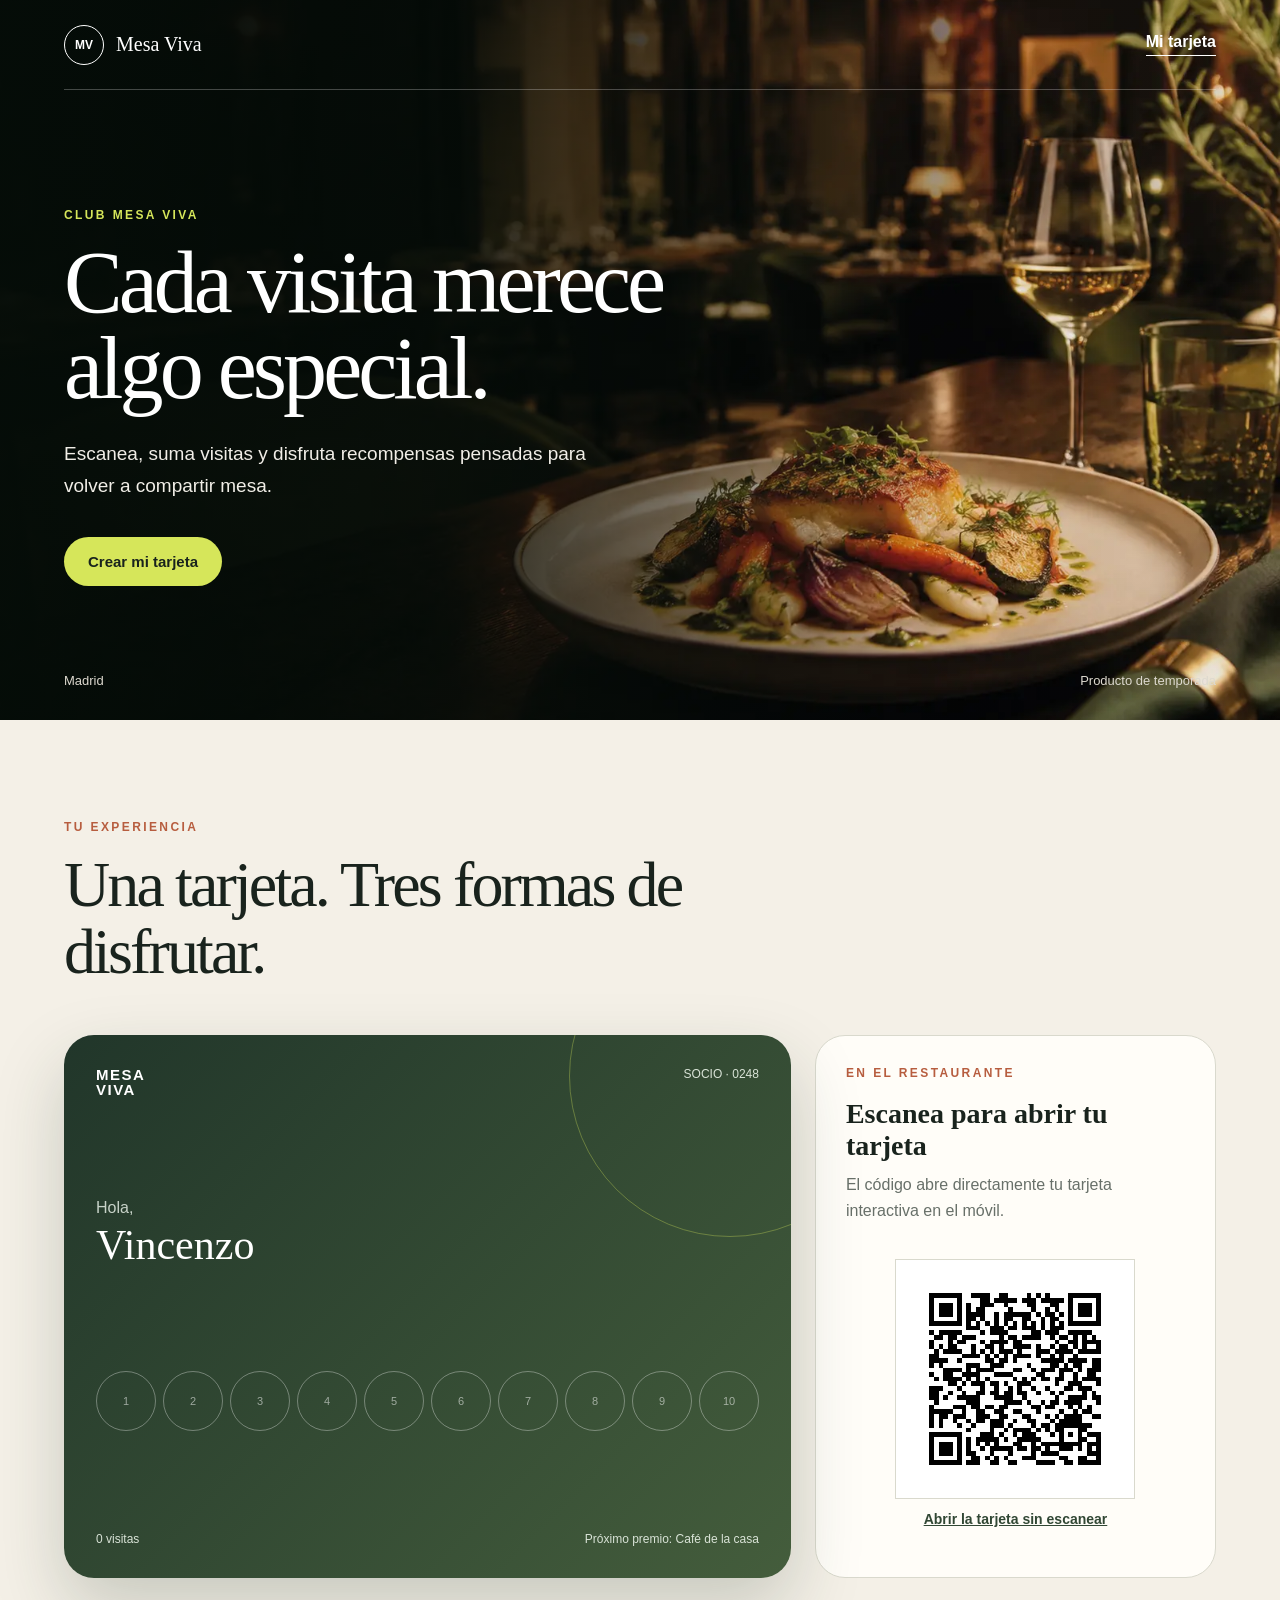
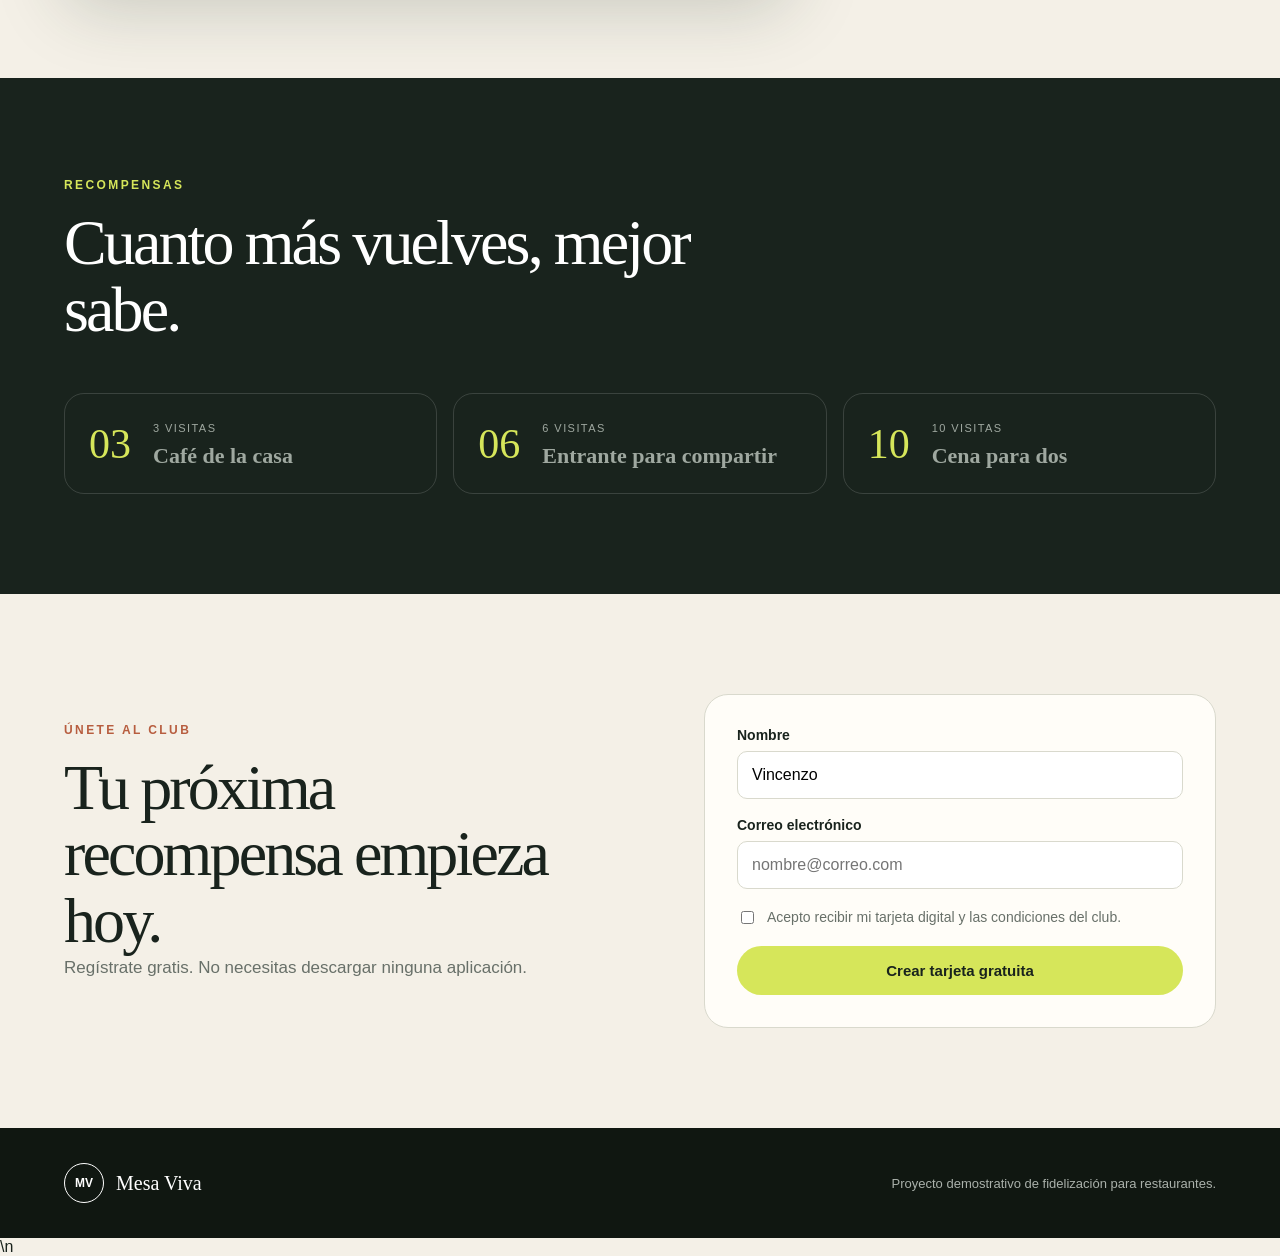
==== mesa-viva-wallet/index.html @ 0a0f9a34 "Separar tarjeta de cliente y control del personal" ====
<!doctype html>
<html lang="es">
  <head>
    <meta charset="utf-8" />
    <meta name="viewport" content="width=device-width,initial-scale=1" />
    <meta name="theme-color" content="#19231d" />
    <title>Mesa Viva · Tarjeta de fidelización</title>
    <meta
      name="description"
      content="Tarjeta digital del Club Mesa Viva: suma visitas y desbloquea recompensas."
    />
    <link rel="stylesheet" href="styles.css" />
  </head>
  <body>
    <main>
      <section class="hero">
        <nav>
          <a href="#" class="brand"><span>MV</span> Mesa Viva</a
          ><a href="#mi-tarjeta" class="nav-link">Mi tarjeta</a>
        </nav>
        <div class="hero-copy">
          <p class="kicker">CLUB MESA VIVA</p>
          <h1>Cada visita merece algo especial.</h1>
          <p class="lead">
            Escanea, suma visitas y disfruta recompensas pensadas para volver a
            compartir mesa.
          </p>
          <a href="#registro" class="primary-button">Crear mi tarjeta</a>
        </div>
        <div class="hero-note">
          <span>Madrid</span><span>Producto de temporada</span>
        </div>
      </section>
      <section class="experience" id="mi-tarjeta">
        <div class="section-intro">
          <p class="kicker">TU EXPERIENCIA</p>
          <h2>Una tarjeta. Tres formas de disfrutar.</h2>
        </div>
        <div class="workspace">
          <article class="wallet-card">
            <div class="card-top">
              <span class="mini-brand">MESA<br />VIVA</span
              ><span class="member">SOCIO · 0248</span>
            </div>
            <div class="card-center">
              <p>Hola,</p>
              <strong id="card-name">Vincenzo</strong>
            </div>
            <div class="visit-row" id="visit-row"></div>
            <div class="card-bottom">
              <span id="visit-count">0 visitas</span
              ><span id="next-reward">Próximo premio: Café de la casa</span>
            </div>
          </article>
          <article class="qr-panel">
            <div>
              <p class="kicker">EN EL RESTAURANTE</p>
              <h3 id="qr-title">Escanea para abrir tu tarjeta</h3>
              <p id="qr-description">
                El código abre directamente tu tarjeta interactiva en el móvil.
              </p>
            </div>
            <div class="qr-frame">
              <img
                id="wallet-qr"
                src="[data-uri]"
                alt="Código QR comprobado de la tarjeta Mesa Viva"
              />
            </div>
            <a
              class="qr-link"
              id="wallet-link"
              href="https://chechito123.github.io/chechito.github.io/mesa-viva-wallet/tarjeta/"
              >Abrir la tarjeta sin escanear</a
            >
          </article>
        </div>
      </section>
      <section class="rewards">
        <div class="section-intro">
          <p class="kicker">RECOMPENSAS</p>
          <h2>Cuanto más vuelves, mejor sabe.</h2>
        </div>
        <div class="reward-grid">
          <article data-visits="3">
            <span>03</span>
            <div>
              <small></small>
              <h3>Café de la casa</h3>
            </div>
          </article>
          <article data-visits="6">
            <span>06</span>
            <div>
              <small></small>
              <h3>Entrante para compartir</h3>
            </div>
          </article>
          <article data-visits="10">
            <span>10</span>
            <div>
              <small></small>
              <h3>Cena para dos</h3>
            </div>
          </article>
        </div>
      </section>
      <section class="registration" id="registro">
        <div class="registration-copy">
          <p class="kicker">ÚNETE AL CLUB</p>
          <h2>Tu próxima recompensa empieza hoy.</h2>
          <p>Regístrate gratis. No necesitas descargar ninguna aplicación.</p>
        </div>
        <form id="register-form">
          <label
            >Nombre<input
              id="name"
              value="Vincenzo"
              placeholder="Tu nombre"
              required /></label
          ><label
            >Correo electrónico<input
              id="email"
              type="email"
              placeholder="nombre@correo.com"
              required /></label
          ><label class="check"
            ><input type="checkbox" required /> Acepto recibir mi tarjeta
            digital y las condiciones del club.</label
          ><button type="submit" class="primary-button">
            Crear tarjeta gratuita
          </button>
        </form>
        <div class="success-card" id="success" hidden>
          <span>✓</span>
          <h3>Tu tarjeta está preparada</h3>
          <p id="success-copy"></p>
          <button class="wallet-button" id="google-wallet" type="button">
            Añadir a Google Wallet
          </button>
          <p class="wallet-note" id="wallet-note" hidden>
            El pase de Wallet necesita la firma oficial del restaurante. Tu
            tarjeta web ya está activa y puedes guardarla en la pantalla de
            inicio.
          </p>
        </div>
      </section>
      <footer>
        <a href="#" class="brand"><span>MV</span> Mesa Viva</a>
        <p>Proyecto demostrativo de fidelización para restaurantes.</p>
      </footer>
    </main>
    <script src="wallet-config.js"></script>
    \n
    <script src="app.js"></script>
  </body>
</html>
---- mesa-viva-wallet/styles.css ----
:root{--ink:#19231d;--olive:#314734;--lime:#d6e65a;--cream:#f4f0e7;--paper:#fffdf8;--clay:#b75d3f;--muted:#687069;--line:#d9d9cd}*{box-sizing:border-box}html{scroll-behavior:smooth}body{margin:0;background:var(--cream);color:var(--ink);font-family:Arial,Helvetica,sans-serif}h1,h2,h3,p{margin-top:0}h1,h2{font-family:Georgia,"Times New Roman",serif;font-weight:500;letter-spacing:-.045em}.hero{min-height:720px;color:#fff;padding:0 max(5vw,24px);position:relative;background:linear-gradient(90deg,rgba(5,13,8,.92),rgba(5,13,8,.73) 38%,rgba(5,13,8,.08) 76%),url('restaurant-hero.svg') center/cover}.hero nav{height:90px;display:flex;align-items:center;justify-content:space-between;border-bottom:1px solid #ffffff40}.brand{display:flex;align-items:center;gap:12px;color:inherit;text-decoration:none;font-family:Georgia,serif;font-size:20px}.brand span{width:40px;height:40px;border:1px solid;border-radius:50%;display:grid;place-items:center;font:700 12px Arial}.nav-link{color:#fff;text-decoration:none;font-weight:700;border-bottom:1px solid;padding-bottom:4px}.hero-copy{max-width:610px;padding-top:118px}.kicker{font-size:12px;letter-spacing:.2em;font-weight:800;color:var(--clay);margin-bottom:18px}.hero .kicker,.rewards .kicker{color:var(--lime)}.hero h1{font-size:clamp(52px,7vw,88px);line-height:.98;margin-bottom:26px}.lead{font-size:19px;line-height:1.65;color:#f1eee7;max-width:540px;margin-bottom:36px}.primary-button{display:inline-flex;justify-content:center;border:0;background:var(--lime);color:var(--ink);padding:16px 24px;border-radius:999px;text-decoration:none;font-weight:800;font-size:15px;cursor:pointer}.hero-note{position:absolute;bottom:32px;left:max(5vw,24px);right:max(5vw,24px);display:flex;justify-content:space-between;color:#ddd9cf;font-size:13px}.experience,.rewards,.registration{padding:100px max(5vw,24px)}.section-intro{max-width:720px;margin-bottom:50px}.section-intro h2,.registration h2{font-size:clamp(40px,5vw,64px);line-height:1.04;margin-bottom:0}.workspace{display:grid;grid-template-columns:1.45fr .8fr;gap:24px}.wallet-card{min-height:410px;border-radius:30px;padding:32px;background:linear-gradient(135deg,#21362a,#445d3c);color:#fff;box-shadow:0 30px 70px #22332635;display:flex;flex-direction:column;justify-content:space-between;overflow:hidden;position:relative}.wallet-card:after{content:"";position:absolute;width:320px;height:320px;border:1px solid #d6e65a55;border-radius:50%;right:-100px;top:-120px}.card-top,.card-bottom{display:flex;justify-content:space-between;align-items:start;position:relative;z-index:1}.mini-brand{font:700 15px/1 Arial;letter-spacing:.1em}.member{font-size:12px;color:#d9e3d7}.card-center p{margin-bottom:4px;color:#c7d2c8}.card-center strong{font-family:Georgia,serif;font-size:42px;font-weight:500}.visit-row{display:grid;grid-template-columns:repeat(10,1fr);gap:7px;position:relative;z-index:1}.visit-row i{aspect-ratio:1;border:1px solid #ffffff55;border-radius:50%;display:grid;place-items:center;font-style:normal;font-size:11px;color:#ffffff88}.visit-row i.filled{background:var(--lime);border-color:var(--lime);color:var(--ink);font-weight:800}.card-bottom{font-size:12px;color:#d9e3d7}.qr-panel{background:var(--paper);border:1px solid var(--line);border-radius:30px;padding:30px;display:flex;flex-direction:column;justify-content:space-between}.qr-panel h3{font-family:Georgia,serif;font-size:28px;margin-bottom:10px}.qr-panel p:not(.kicker){color:var(--muted);line-height:1.6}.qr-frame{width:min(240px,100%);height:auto;aspect-ratio:1;padding:10px;background:#fff;border:1px solid var(--line);margin:20px auto}.qr-frame img{display:block;width:100%;height:100%;image-rendering:pixelated}.qr-link{display:block;margin:-8px auto 20px;text-align:center;color:var(--olive);font-weight:800;font-size:14px}.demo-button{border:1px solid var(--olive);background:transparent;border-radius:999px;padding:13px;font-weight:800;color:var(--olive);cursor:pointer}.rewards{background:var(--ink);color:#fff}.reward-grid{display:grid;grid-template-columns:repeat(3,1fr);gap:16px}.reward-grid article{border:1px solid #ffffff25;border-radius:20px;padding:24px;display:flex;gap:22px;align-items:center;color:#9fa8a0}.reward-grid article.unlocked{background:var(--olive);color:#fff;border-color:var(--lime)}.reward-grid article>span{font:500 42px Georgia;color:var(--lime)}.reward-grid small{font-size:11px;letter-spacing:.13em}.reward-grid h3{margin:7px 0 0;font-family:Georgia,serif;font-size:22px}.registration{display:grid;grid-template-columns:1fr 1fr;gap:10vw;align-items:center}.registration-copy>p:last-child{color:var(--muted);line-height:1.7;font-size:17px}.registration form{display:grid;gap:18px;background:var(--paper);padding:32px;border-radius:24px;border:1px solid var(--line)}label{font-weight:700;font-size:14px}input{width:100%;margin-top:8px;border:1px solid var(--line);border-radius:10px;background:#fff;padding:14px;font:16px Arial;outline:none}input:focus{border-color:var(--olive);box-shadow:0 0 0 3px #31473420}.check{display:flex;gap:10px;font-weight:400;line-height:1.5;color:var(--muted)}.check input{width:auto;margin-top:3px}.success-card{background:var(--paper);padding:40px;text-align:center;border-radius:24px;border:1px solid var(--line)}.success-card>span{width:54px;height:54px;margin:auto auto 20px;border-radius:50%;display:grid;place-items:center;background:var(--lime);font-size:24px}.success-card h3{font:500 30px Georgia}.success-card p{color:var(--muted);line-height:1.6}.wallet-button{border:0;background:#050505;color:#fff;border-radius:10px;padding:13px 20px;font-size:16px;cursor:pointer}.wallet-note{font-size:13px;margin-top:16px}footer{padding:35px max(5vw,24px);background:#101711;color:#fff;display:flex;justify-content:space-between;align-items:center}footer p{margin:0;color:#aab1ab;font-size:13px}[hidden]{display:none!important}@media(max-width:900px){.workspace,.registration{grid-template-columns:1fr}.reward-grid{grid-template-columns:1fr}.hero{min-height:680px;background-position:60% center}.hero-copy{padding-top:90px}.visit-row{gap:4px}.registration{gap:40px}}@media(max-width:600px){.hero{min-height:700px;background:linear-gradient(rgba(5,13,8,.63),rgba(5,13,8,.92)),url('restaurant-hero.svg') 62% center/cover}.hero h1{font-size:54px}.hero-note span:last-child{display:none}.experience,.rewards,.registration{padding-top:72px;padding-bottom:72px}.wallet-card{min-height:360px;padding:24px}.visit-row{grid-template-columns:repeat(5,1fr)}.card-bottom{display:grid;gap:4px}.registration form{padding:22px}footer{display:grid;gap:20px}}
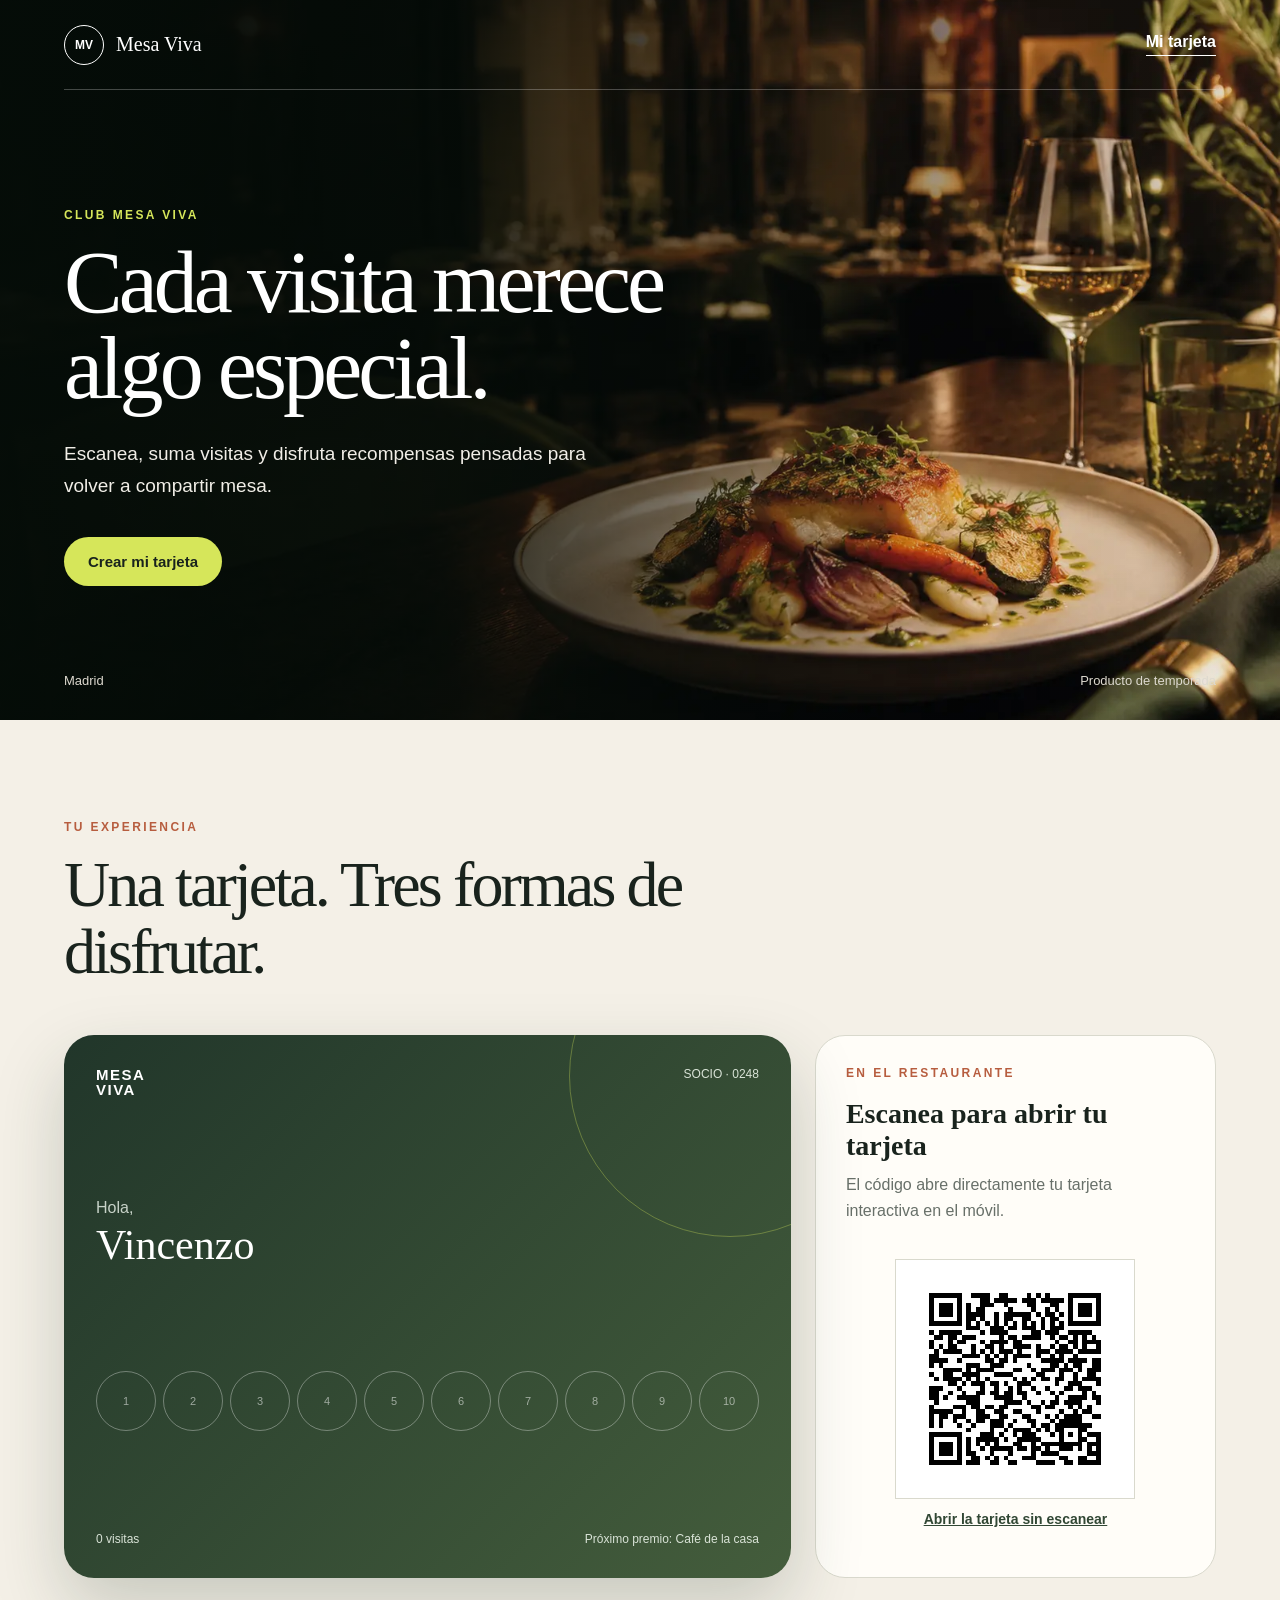
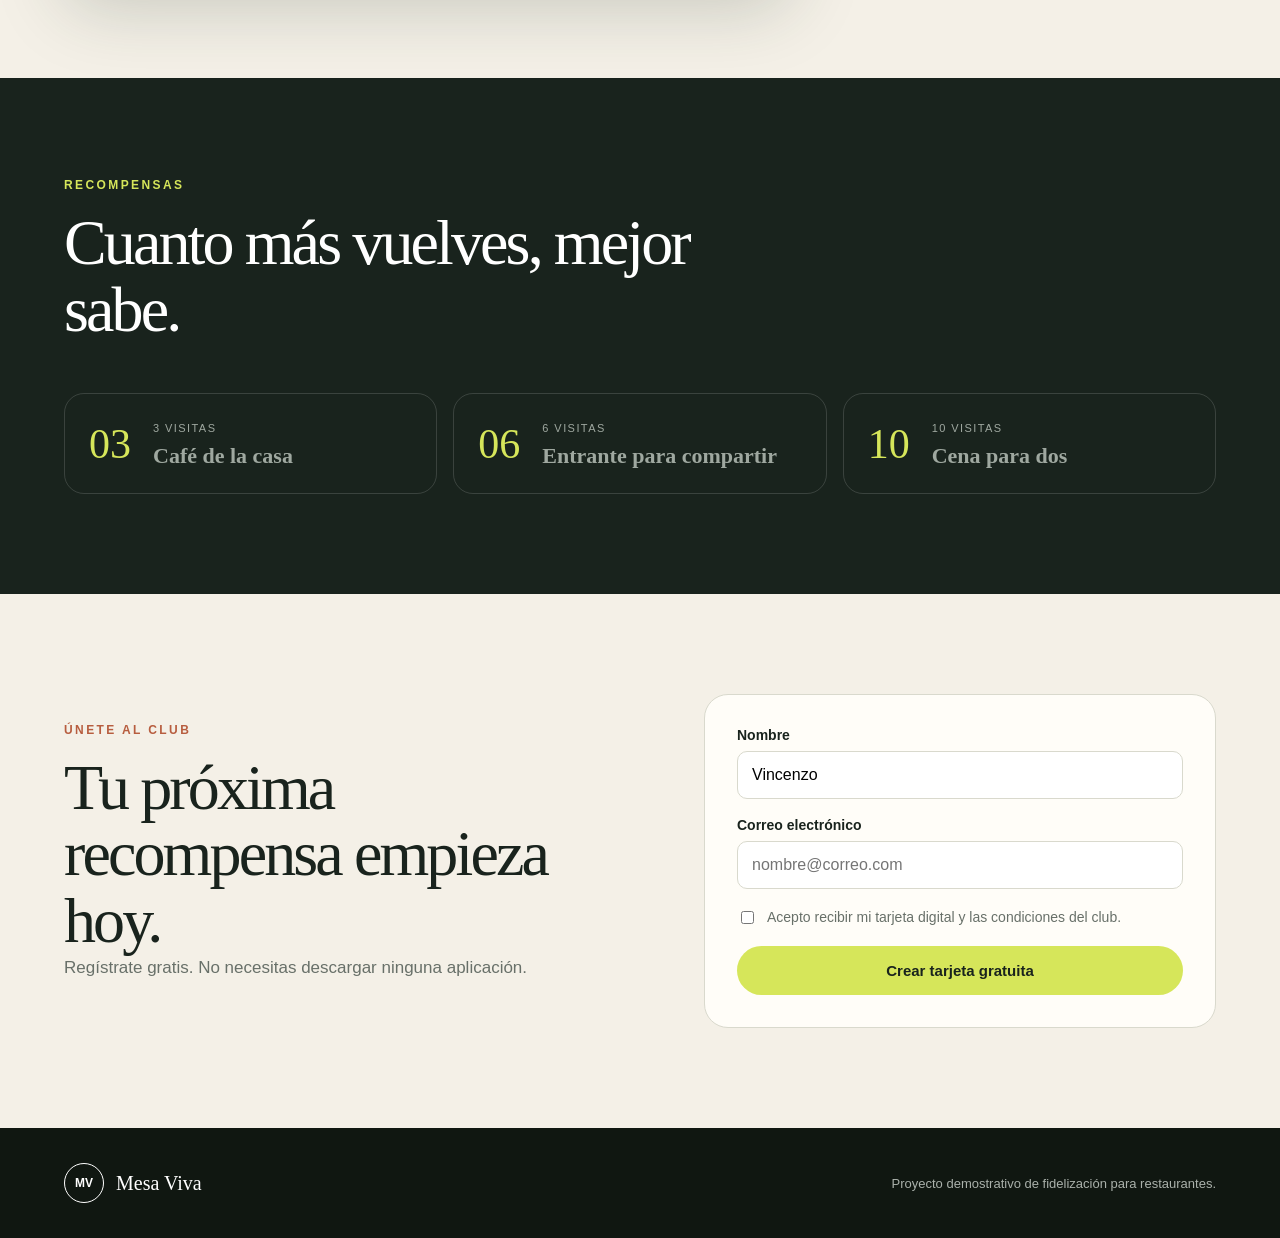
==== commit 9dd37004: "Conservar integración de Google Wallet" ====
--- a/mesa-viva-wallet/index.html
+++ b/mesa-viva-wallet/index.html
@@ -151,7 +151,6 @@
       </footer>
     </main>
     <script src="wallet-config.js"></script>
-    \n
     <script src="app.js"></script>
   </body>
 </html>
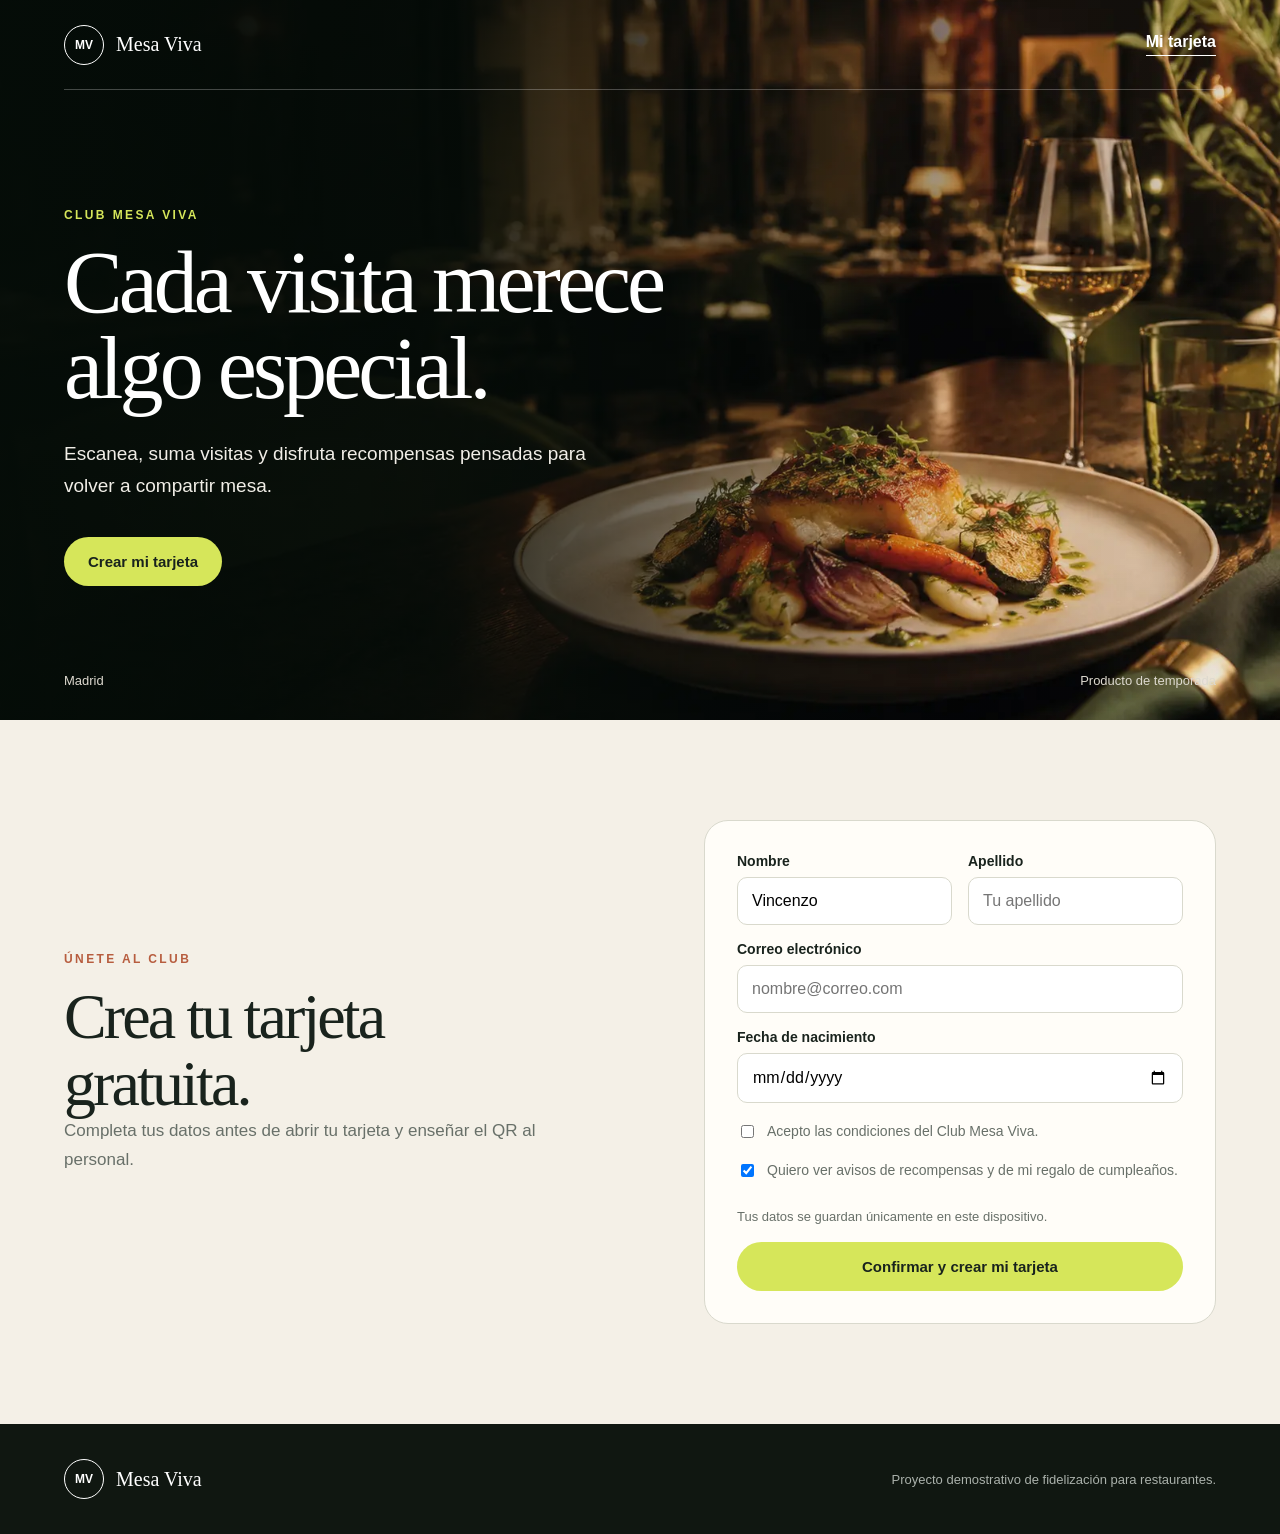
==== commit ab8607b6: "Añadir registro previo y avisos del club Añade nombre, apellido, correo, cumpleaños, consentimiento," ====
--- a/mesa-viva-wallet/index.html
+++ b/mesa-viva-wallet/index.html
@@ -10,13 +10,14 @@
       content="Tarjeta digital del Club Mesa Viva: suma visitas y desbloquea recompensas."
     />
     <link rel="stylesheet" href="styles.css" />
+  <style>.registered-card{margin:22px 0;padding:22px;border-radius:22px;background:linear-gradient(135deg,#21362a,#445d3c);color:#fff;display:grid;grid-template-columns:1fr 112px;gap:18px;align-items:center;text-align:left}.registered-card small,.registered-card em{display:block;color:#d9e3d7;font-style:normal}.registered-card strong{display:block;margin:10px 0 6px;font:500 30px Georgia}.registered-card img{width:112px;height:112px;padding:6px;background:#fff;border-radius:10px}.card-link{display:block;margin:0 0 10px;border:1px solid #314734;border-radius:10px;padding:13px 20px;color:#314734;font-weight:800;text-decoration:none}.success-card .wallet-button{width:100%}@media(max-width:600px){.success-card{padding:24px}.registered-card{grid-template-columns:1fr}.registered-card img{margin:auto}}.member-zone[hidden]{display:none}.register-grid{display:grid;grid-template-columns:1fr 1fr;gap:16px}.register-grid label{margin:0}.register-wide{grid-column:1/-1}.privacy-note{margin:10px 0 0;color:#687069;font-size:13px}.club-notices{display:grid;gap:10px;margin:20px 0;text-align:left}.club-notice{padding:15px 16px;border:1px solid #d9d9cd;border-radius:14px;background:#fff}.club-notice strong{display:block;margin-bottom:4px;color:#19231d}.club-notice p{margin:0;color:#687069;line-height:1.45}.notice-button{width:100%;margin-top:10px}.notification-status{min-height:20px;margin:10px 0 0;color:#314734;font-weight:700}.registration-confirmed{margin-top:18px}@media(max-width:600px){.register-grid{grid-template-columns:1fr}.register-wide{grid-column:auto}}</style>
   </head>
   <body>
     <main>
       <section class="hero">
         <nav>
           <a href="#" class="brand"><span>MV</span> Mesa Viva</a
-          ><a href="#mi-tarjeta" class="nav-link">Mi tarjeta</a>
+          ><a href="#registro" class="nav-link" id="nav-card-link">Mi tarjeta</a>
         </nav>
         <div class="hero-copy">
           <p class="kicker">CLUB MESA VIVA</p>
@@ -25,13 +26,13 @@
             Escanea, suma visitas y disfruta recompensas pensadas para volver a
             compartir mesa.
           </p>
-          <a href="#registro" class="primary-button">Crear mi tarjeta</a>
+          <a href="#registro" class="primary-button" id="hero-action">Crear mi tarjeta</a>
         </div>
         <div class="hero-note">
           <span>Madrid</span><span>Producto de temporada</span>
         </div>
       </section>
-      <section class="experience" id="mi-tarjeta">
+      <section class="experience member-zone" id="mi-tarjeta" hidden>
         <div class="section-intro">
           <p class="kicker">TU EXPERIENCIA</p>
           <h2>Una tarjeta. Tres formas de disfrutar.</h2>
@@ -76,7 +77,7 @@
           </article>
         </div>
       </section>
-      <section class="rewards">
+      <section class="rewards member-zone" id="club-rewards" hidden>
         <div class="section-intro">
           <p class="kicker">RECOMPENSAS</p>
           <h2>Cuanto más vuelves, mejor sabe.</h2>
@@ -108,41 +109,37 @@
       <section class="registration" id="registro">
         <div class="registration-copy">
           <p class="kicker">ÚNETE AL CLUB</p>
-          <h2>Tu próxima recompensa empieza hoy.</h2>
-          <p>Regístrate gratis. No necesitas descargar ninguna aplicación.</p>
+          <h2>Crea tu tarjeta gratuita.</h2>
+          <p>Completa tus datos antes de abrir tu tarjeta y enseñar el QR al personal.</p>
         </div>
         <form id="register-form">
-          <label
-            >Nombre<input
-              id="name"
-              value="Vincenzo"
-              placeholder="Tu nombre"
-              required /></label
-          ><label
-            >Correo electrónico<input
-              id="email"
-              type="email"
-              placeholder="nombre@correo.com"
-              required /></label
-          ><label class="check"
-            ><input type="checkbox" required /> Acepto recibir mi tarjeta
-            digital y las condiciones del club.</label
-          ><button type="submit" class="primary-button">
-            Crear tarjeta gratuita
-          </button>
+          <div class="register-grid">
+            <label>Nombre<input id="name" value="Vincenzo" placeholder="Tu nombre" autocomplete="given-name" required /></label>
+            <label>Apellido<input id="surname" placeholder="Tu apellido" autocomplete="family-name" required /></label>
+            <label class="register-wide">Correo electrónico<input id="email" type="email" placeholder="nombre@correo.com" autocomplete="email" required /></label>
+            <label class="register-wide">Fecha de nacimiento<input id="birthday" type="date" autocomplete="bday" required /></label>
+          </div>
+          <label class="check"><input id="terms" type="checkbox" required /> Acepto las condiciones del Club Mesa Viva.</label>
+          <label class="check"><input id="notifications-optin" type="checkbox" checked /> Quiero ver avisos de recompensas y de mi regalo de cumpleaños.</label>
+          <p class="privacy-note">Tus datos se guardan únicamente en este dispositivo.</p>
+          <button type="submit" class="primary-button">Confirmar y crear mi tarjeta</button>
         </form>
-        <div class="success-card" id="success" hidden>
+        <div class="success-card registration-confirmed" id="success" hidden>
           <span>✓</span>
-          <h3>Tu tarjeta está preparada</h3>
+          <h3 id="success-title">¡Bienvenido!</h3>
           <p id="success-copy"></p>
-          <button class="wallet-button" id="google-wallet" type="button">
-            Añadir a Google Wallet
-          </button>
-          <p class="wallet-note" id="wallet-note" hidden>
-            El pase de Wallet necesita la firma oficial del restaurante. Tu
-            tarjeta web ya está activa y puedes guardarla en la pantalla de
-            inicio.
-          </p>
+          <div class="club-notices" id="club-notices">
+            <div class="club-notice"><strong>Tarjeta activa · MV-0248</strong><p id="card-status">Empiezas con 0 visitas. El personal actualizará tus visitas al escanear tu QR.</p></div>
+            <div class="club-notice"><strong>Próxima recompensa</strong><p id="reward-notice">Café de la casa al completar 3 visitas.</p></div>
+            <div class="club-notice"><strong>Regalo de cumpleaños</strong><p id="birthday-notice">Postre de la casa gratis durante tu semana de cumpleaños.</p></div>
+            <div class="club-notice"><strong>Avisos del club</strong><p id="club-notice-status">Activa los avisos para conocer nuevas recompensas disponibles.</p></div>
+          </div>
+          <div class="registered-card"><div><small>CLUB MESA VIVA</small><strong id="registered-name">Vincenzo</strong><em id="registered-visits">0 visitas · Socio MV-0248</em></div><img src="tarjeta/member-0248.svg" alt="Código QR de la tarjeta MV-0248"></div>
+          <a class="card-link" href="tarjeta/">Ver mi tarjeta y QR</a>
+          <button class="wallet-button notice-button" id="enable-notifications" type="button">Activar notificaciones</button>
+          <p class="notification-status" id="notification-status" role="status"></p>
+          <button class="wallet-button" id="google-wallet" type="button">Añadir a Google Wallet</button>
+          <p class="wallet-note" id="wallet-note" hidden>Tu tarjeta ya está creada. El pase de Google Wallet se activará al conectar la firma oficial del restaurante.</p>
         </div>
       </section>
       <footer>
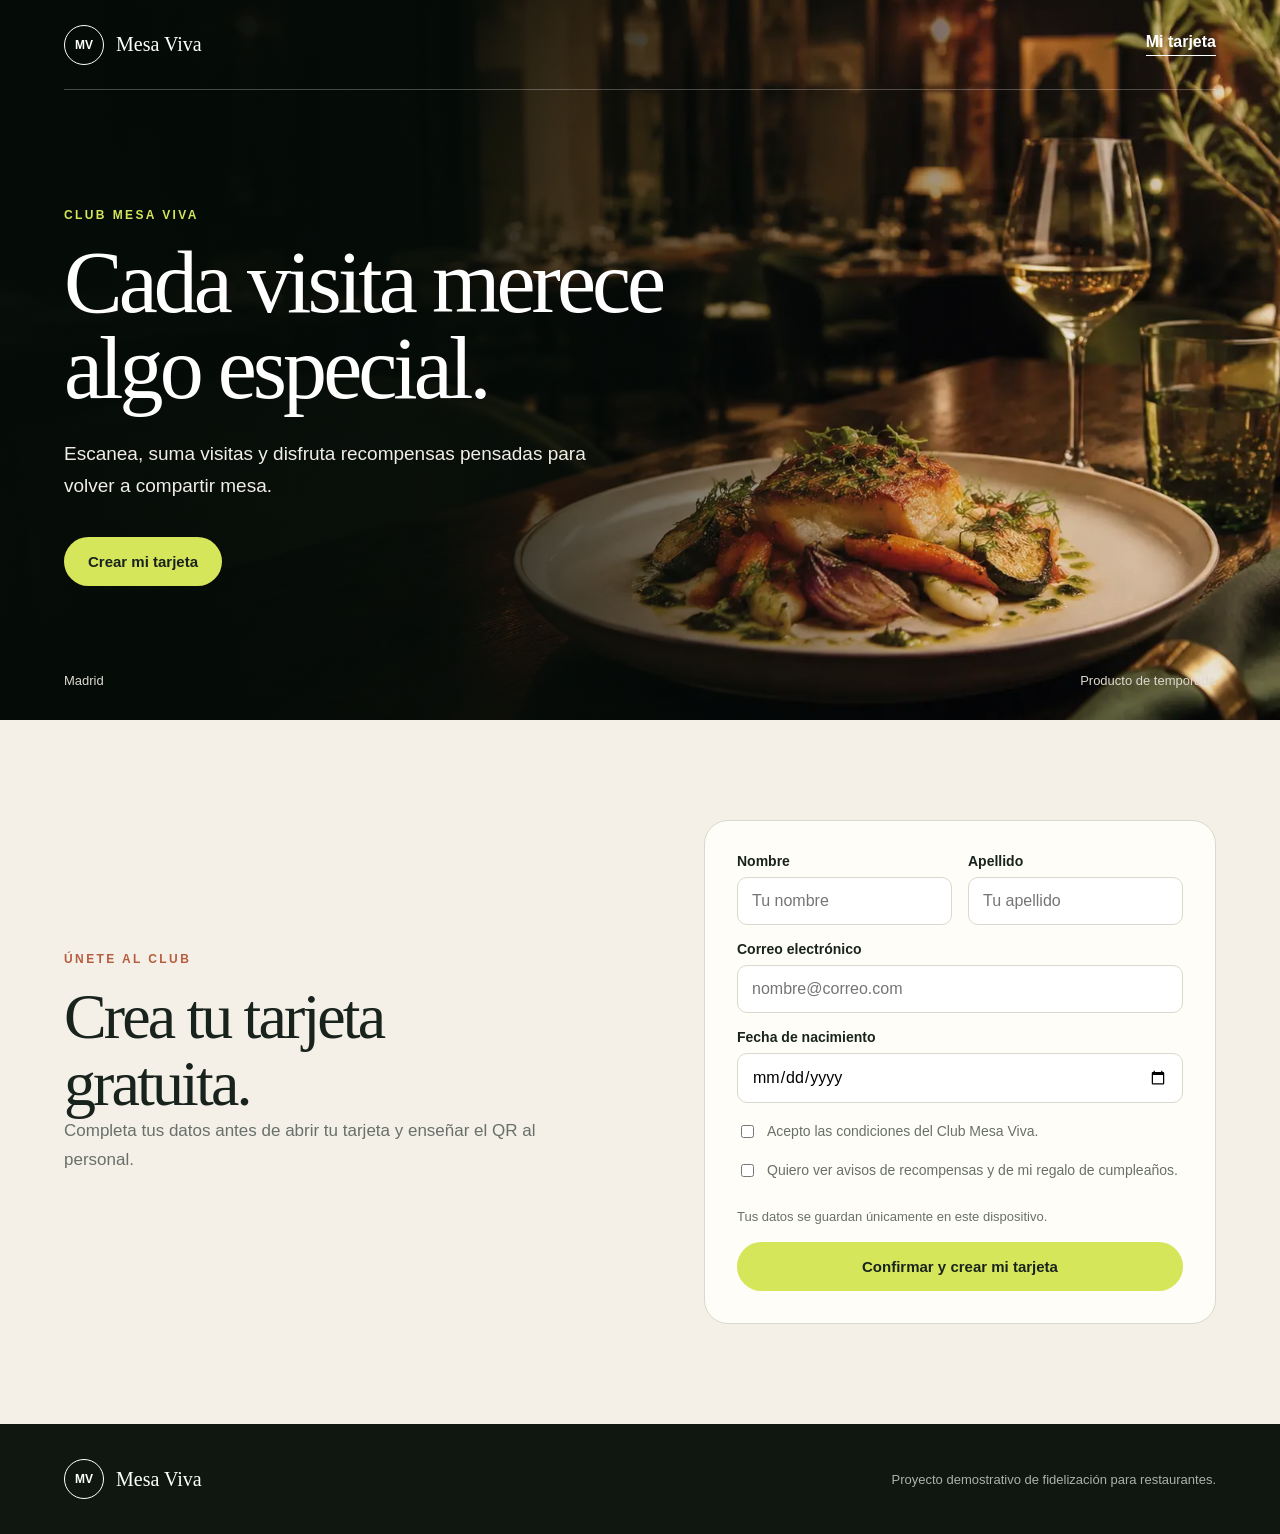
==== commit 9e41e01d: "Deja el formulario de cliente vacío por defecto" ====
--- a/mesa-viva-wallet/index.html
+++ b/mesa-viva-wallet/index.html
@@ -114,7 +114,7 @@
         </div>
         <form id="register-form">
           <div class="register-grid">
-            <label>Nombre<input id="name" value="Vincenzo" placeholder="Tu nombre" autocomplete="given-name" required /></label>
+            <label>Nombre<input id="name" placeholder="Tu nombre" autocomplete="given-name" required /></label>
             <label>Apellido<input id="surname" placeholder="Tu apellido" autocomplete="family-name" required /></label>
             <label class="register-wide">Correo electrónico<input id="email" type="email" placeholder="nombre@correo.com" autocomplete="email" required /></label>
             <label class="register-wide">Fecha de nacimiento<input id="birthday" type="date" autocomplete="bday" required /></label>
@@ -148,6 +148,6 @@
       </footer>
     </main>
     <script src="wallet-config.js"></script>
-    <script src="app.js"></script>
+    <script src="app.js?v=4"></script>
   </body>
 </html>
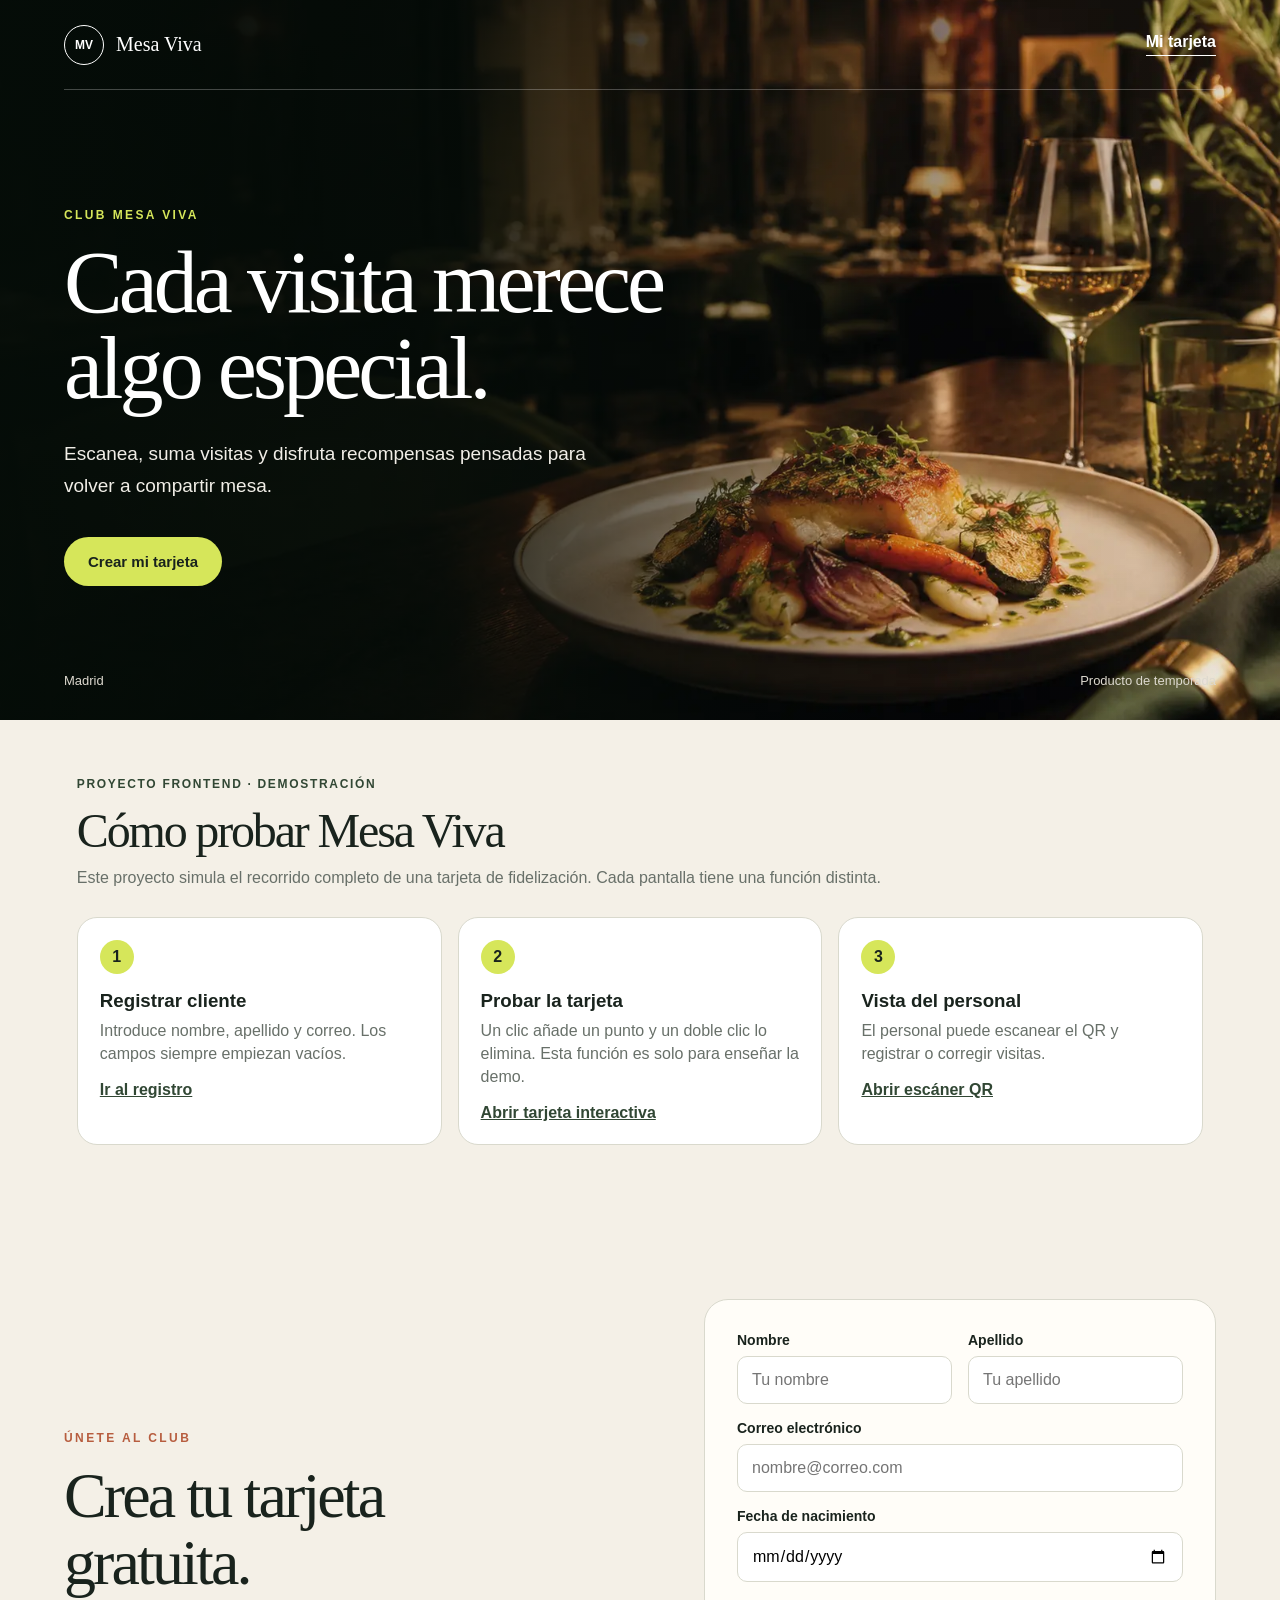
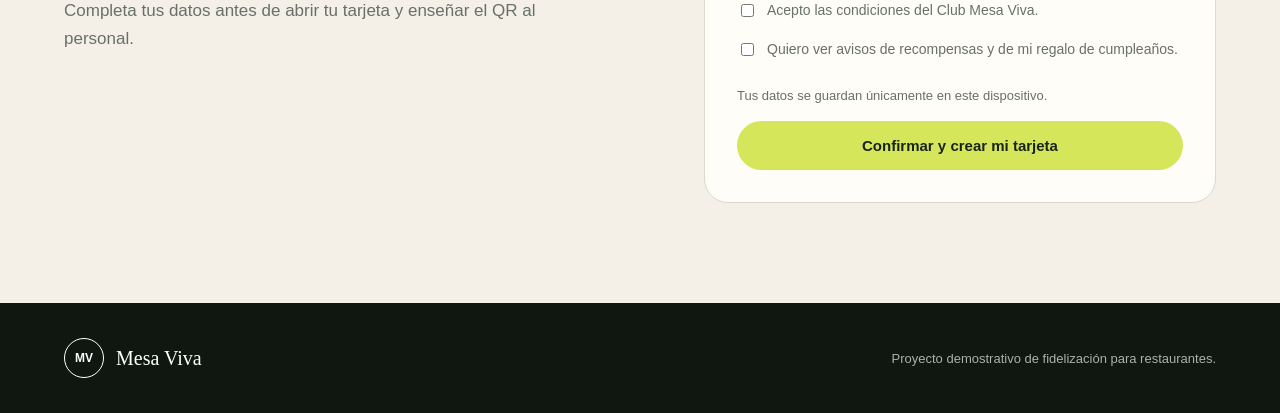
==== commit 368a5572: "Explica el recorrido completo de Mesa Viva" ====
--- a/mesa-viva-wallet/index.html
+++ b/mesa-viva-wallet/index.html
@@ -10,7 +10,7 @@
       content="Tarjeta digital del Club Mesa Viva: suma visitas y desbloquea recompensas."
     />
     <link rel="stylesheet" href="styles.css" />
-  <style>.registered-card{margin:22px 0;padding:22px;border-radius:22px;background:linear-gradient(135deg,#21362a,#445d3c);color:#fff;display:grid;grid-template-columns:1fr 112px;gap:18px;align-items:center;text-align:left}.registered-card small,.registered-card em{display:block;color:#d9e3d7;font-style:normal}.registered-card strong{display:block;margin:10px 0 6px;font:500 30px Georgia}.registered-card img{width:112px;height:112px;padding:6px;background:#fff;border-radius:10px}.card-link{display:block;margin:0 0 10px;border:1px solid #314734;border-radius:10px;padding:13px 20px;color:#314734;font-weight:800;text-decoration:none}.success-card .wallet-button{width:100%}@media(max-width:600px){.success-card{padding:24px}.registered-card{grid-template-columns:1fr}.registered-card img{margin:auto}}.member-zone[hidden]{display:none}.register-grid{display:grid;grid-template-columns:1fr 1fr;gap:16px}.register-grid label{margin:0}.register-wide{grid-column:1/-1}.privacy-note{margin:10px 0 0;color:#687069;font-size:13px}.club-notices{display:grid;gap:10px;margin:20px 0;text-align:left}.club-notice{padding:15px 16px;border:1px solid #d9d9cd;border-radius:14px;background:#fff}.club-notice strong{display:block;margin-bottom:4px;color:#19231d}.club-notice p{margin:0;color:#687069;line-height:1.45}.notice-button{width:100%;margin-top:10px}.notification-status{min-height:20px;margin:10px 0 0;color:#314734;font-weight:700}.registration-confirmed{margin-top:18px}@media(max-width:600px){.register-grid{grid-template-columns:1fr}.register-wide{grid-column:auto}}</style>
+  <style>.registered-card{margin:22px 0;padding:22px;border-radius:22px;background:linear-gradient(135deg,#21362a,#445d3c);color:#fff;display:grid;grid-template-columns:1fr 112px;gap:18px;align-items:center;text-align:left}.registered-card small,.registered-card em{display:block;color:#d9e3d7;font-style:normal}.registered-card strong{display:block;margin:10px 0 6px;font:500 30px Georgia}.registered-card img{width:112px;height:112px;padding:6px;background:#fff;border-radius:10px}.card-link{display:block;margin:0 0 10px;border:1px solid #314734;border-radius:10px;padding:13px 20px;color:#314734;font-weight:800;text-decoration:none}.success-card .wallet-button{width:100%}@media(max-width:600px){.success-card{padding:24px}.registered-card{grid-template-columns:1fr}.registered-card img{margin:auto}}.member-zone[hidden]{display:none}.register-grid{display:grid;grid-template-columns:1fr 1fr;gap:16px}.register-grid label{margin:0}.register-wide{grid-column:1/-1}.privacy-note{margin:10px 0 0;color:#687069;font-size:13px}.club-notices{display:grid;gap:10px;margin:20px 0;text-align:left}.club-notice{padding:15px 16px;border:1px solid #d9d9cd;border-radius:14px;background:#fff}.club-notice strong{display:block;margin-bottom:4px;color:#19231d}.club-notice p{margin:0;color:#687069;line-height:1.45}.notice-button{width:100%;margin-top:10px}.notification-status{min-height:20px;margin:10px 0 0;color:#314734;font-weight:700}.registration-confirmed{margin-top:18px}@media(max-width:600px){.register-grid{grid-template-columns:1fr}.register-wide{grid-column:auto}} .demo-flow{padding:54px clamp(22px,6vw,80px);background:#f4f0e7}.demo-flow h2{margin:0 0 8px;font:500 clamp(30px,5vw,48px) Georgia,serif;color:#19231d}.demo-flow>p{margin:0 0 26px;color:#687069;line-height:1.55}.flow-grid{display:grid;grid-template-columns:repeat(3,1fr);gap:16px}.flow-step{padding:22px;border:1px solid #d9d9cd;border-radius:20px;background:#fff}.flow-step b{display:grid;width:34px;height:34px;border-radius:50%;place-items:center;background:#d6e65a;color:#19231d}.flow-step h3{margin:16px 0 7px;color:#19231d}.flow-step p{margin:0 0 16px;color:#687069;line-height:1.45}.flow-step a{color:#314734;font-weight:800}.demo-label{display:inline-block;margin-bottom:12px;color:#314734;font-size:12px;font-weight:800;letter-spacing:.14em}@media(max-width:760px){.flow-grid{grid-template-columns:1fr}} </style>
   </head>
   <body>
     <main>
@@ -30,6 +30,16 @@
         </div>
         <div class="hero-note">
           <span>Madrid</span><span>Producto de temporada</span>
+        </div>
+      </section>
+      <section class="demo-flow" aria-labelledby="como-funciona">
+        <span class="demo-label">PROYECTO FRONTEND · DEMOSTRACIÓN</span>
+        <h2 id="como-funciona">Cómo probar Mesa Viva</h2>
+        <p>Este proyecto simula el recorrido completo de una tarjeta de fidelización. Cada pantalla tiene una función distinta.</p>
+        <div class="flow-grid">
+          <article class="flow-step"><b>1</b><h3>Registrar cliente</h3><p>Introduce nombre, apellido y correo. Los campos siempre empiezan vacíos.</p><a href="#registro">Ir al registro</a></article>
+          <article class="flow-step"><b>2</b><h3>Probar la tarjeta</h3><p>Un clic añade un punto y un doble clic lo elimina. Esta función es solo para enseñar la demo.</p><a href="tarjeta/">Abrir tarjeta interactiva</a></article>
+          <article class="flow-step"><b>3</b><h3>Vista del personal</h3><p>El personal puede escanear el QR y registrar o corregir visitas.</p><a href="personal/">Abrir escáner QR</a></article>
         </div>
       </section>
       <section class="experience member-zone" id="mi-tarjeta" hidden>
